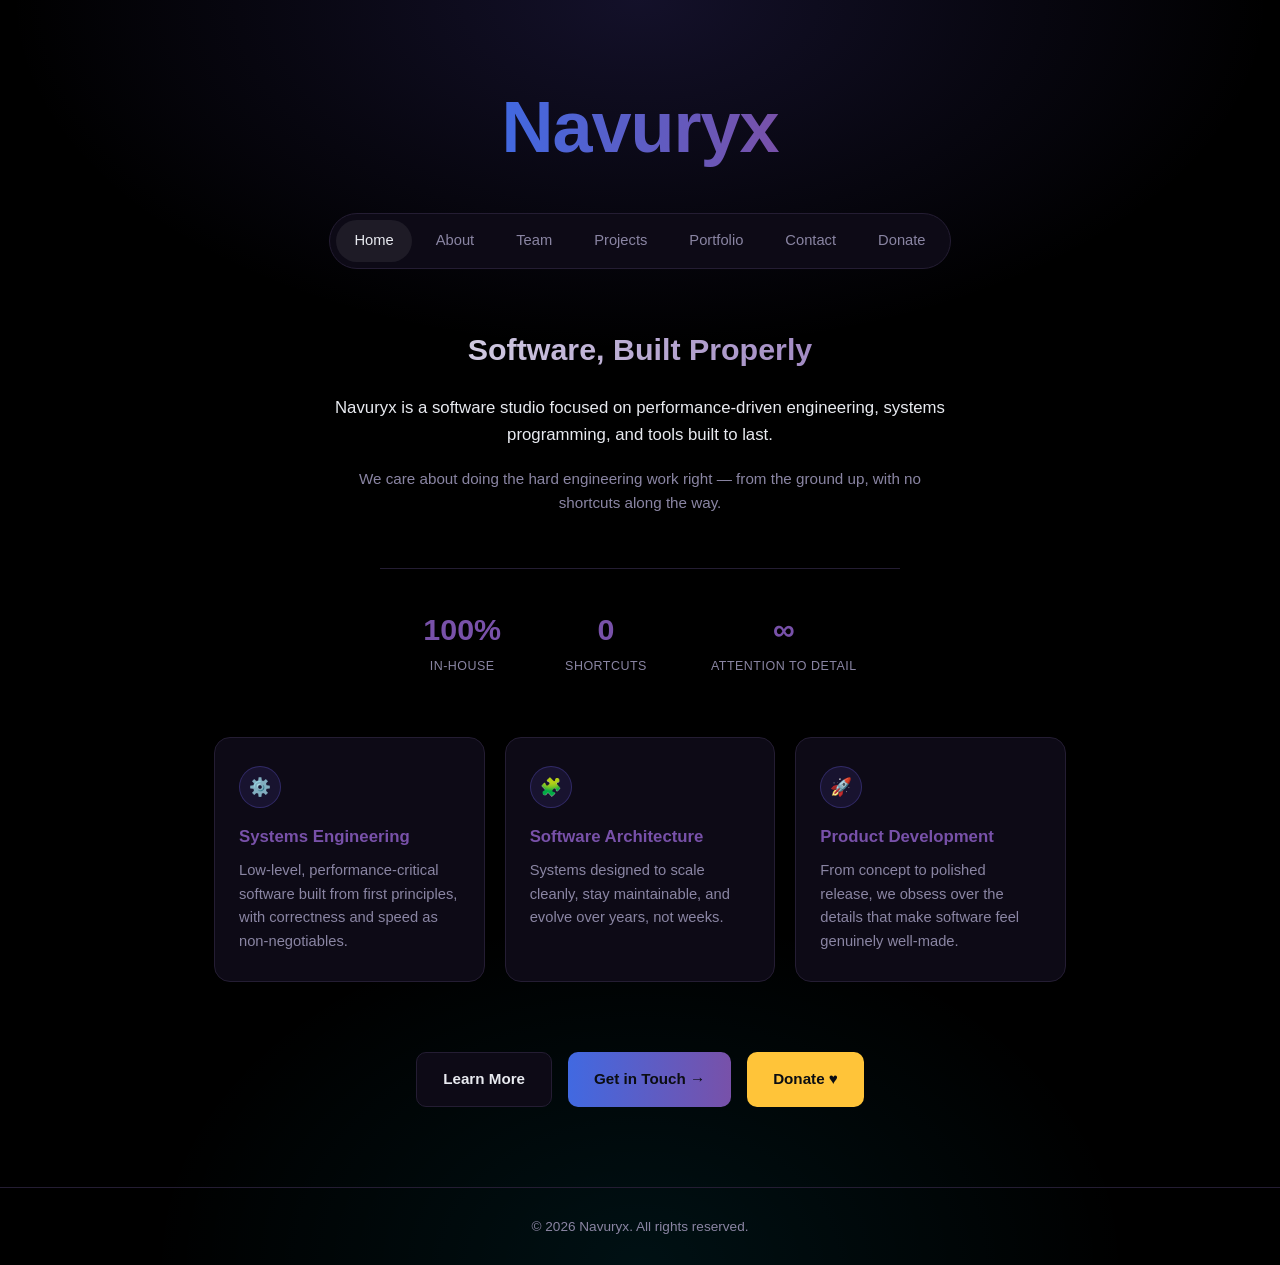
==== index.html @ b66c0db1 "Add Navuryx multi-page website Home, About, Team, Projects, Portfolio and Contact pages with shared " ====
<!DOCTYPE html>
<html lang="en">
<head>
<meta charset="UTF-8">
<meta name="viewport" content="width=device-width, initial-scale=1.0">
<title>Navuryx</title>
<link rel="stylesheet" href="css/style.css">
</head>
<body>

<div class="wrap">
  <a href="index.html" class="brand">Navuryx</a>

  <nav>
    <a href="index.html">Home</a>
    <a href="about.html">About</a>
    <a href="team.html">Team</a>
    <a href="projects.html">Projects</a>
    <a href="portfolio.html">Portfolio</a>
    <a href="contact.html">Contact</a>
    <a href="https://paypal.me/hitboyxx23" target="_blank" rel="noopener">Donate</a>
  </nav>

  <div class="tagline">Software, Built Properly</div>
  <p class="lead">Navuryx is a software studio focused on performance-driven engineering, systems programming, and tools built to last.</p>
  <p class="sub">We care about doing the hard engineering work right — from the ground up, with no shortcuts along the way.</p>

  <div class="stats">
    <div class="stat"><div class="num">100%</div><div class="label">In-House</div></div>
    <div class="stat"><div class="num">0</div><div class="label">Shortcuts</div></div>
    <div class="stat"><div class="num">&infin;</div><div class="label">Attention to Detail</div></div>
  </div>
</div>

<div class="cards">
  <div class="card">
    <div class="icon">⚙️</div>
    <h3>Systems Engineering</h3>
    <p>Low-level, performance-critical software built from first principles, with correctness and speed as non-negotiables.</p>
  </div>
  <div class="card">
    <div class="icon">🧩</div>
    <h3>Software Architecture</h3>
    <p>Systems designed to scale cleanly, stay maintainable, and evolve over years, not weeks.</p>
  </div>
  <div class="card">
    <div class="icon">🚀</div>
    <h3>Product Development</h3>
    <p>From concept to polished release, we obsess over the details that make software feel genuinely well-made.</p>
  </div>
</div>

<div class="cta-row">
  <a href="about.html" class="btn">Learn More</a>
  <a href="contact.html" class="btn btn-primary">Get in Touch →</a>
  <a href="https://paypal.me/hitboyxx23" target="_blank" rel="noopener" class="btn btn-donate">Donate ♥</a>
</div>

<footer>
  &copy; 2026 Navuryx. All rights reserved.
</footer>

<script src="js/main.js"></script>
</body>
</html>
---- css/style.css ----
:root{
  --bg:#000000;
  --bg-alt:#0d0a16;
  --text:#e8eaf0;
  --muted:#8a85a3;
  --accent:#4169e1;
  --accent-2:#7851a9;
  --border:#241d33;
}
*{box-sizing:border-box;margin:0;padding:0;}
html{scroll-behavior:smooth;}
body{
  min-height:100vh;
  background:
    radial-gradient(ellipse 900px 500px at 50% 0%, rgba(108,92,231,0.18), transparent 70%),
    radial-gradient(ellipse 700px 500px at 50% 100%, rgba(0,212,255,0.08), transparent 70%),
    var(--bg);
  color:var(--text);
  font-family:-apple-system,BlinkMacSystemFont,"Segoe UI",Roboto,Helvetica,Arial,sans-serif;
  line-height:1.6;
  display:flex;
  flex-direction:column;
  align-items:center;
}

.wrap{
  width:100%;
  max-width:760px;
  padding:70px 24px 60px;
  text-align:center;
}

.brand{
  font-size:clamp(3rem,8vw,4.5rem);
  font-weight:800;
  letter-spacing:-1px;
  background:linear-gradient(90deg,var(--accent),var(--accent-2));
  -webkit-background-clip:text;background-clip:text;color:transparent;
  margin-bottom:28px;
  text-decoration:none;
  display:inline-block;
}

nav{
  display:inline-flex;
  gap:6px;
  background:var(--bg-alt);
  border:1px solid var(--border);
  border-radius:999px;
  padding:6px;
  margin-bottom:56px;
  flex-wrap:wrap;
  justify-content:center;
}
nav a{
  color:var(--muted);
  text-decoration:none;
  font-size:0.92rem;
  font-weight:500;
  padding:9px 18px;
  border-radius:999px;
  transition:color .2s, background .2s;
}
nav a:hover, nav a.active{color:var(--text);background:rgba(255,255,255,0.07);}

.tagline{
  font-size:clamp(1.4rem,3.5vw,1.9rem);
  font-weight:700;
  margin-bottom:22px;
  background:linear-gradient(90deg,var(--text),var(--accent-2) 120%);
  -webkit-background-clip:text;background-clip:text;color:transparent;
}
.lead{
  font-size:1.05rem;
  color:var(--text);
  max-width:620px;
  margin:0 auto 18px;
}
.sub{
  font-size:0.95rem;
  color:var(--muted);
  max-width:600px;
  margin:0 auto;
}

.stats{
  display:flex;
  justify-content:center;
  gap:64px;
  margin:52px auto 0;
  padding-top:36px;
  border-top:1px solid var(--border);
  max-width:520px;
}
.stat .num{
  font-size:1.9rem;
  font-weight:800;
  color:var(--accent-2);
}
.stat .label{
  font-size:0.78rem;
  letter-spacing:0.5px;
  color:var(--muted);
  text-transform:uppercase;
  margin-top:4px;
}

.cards{
  width:100%;
  max-width:900px;
  display:grid;
  grid-template-columns:repeat(auto-fit,minmax(240px,1fr));
  gap:20px;
  padding:0 24px 20px;
}
.card{
  background:var(--bg-alt);
  border:1px solid var(--border);
  border-radius:16px;
  padding:28px 24px;
  text-align:left;
  transition:border-color .2s, transform .2s;
  opacity:0;
  transform:translateY(16px);
  animation:cardIn .5s ease forwards;
}
.card:nth-child(1){animation-delay:.05s;}
.card:nth-child(2){animation-delay:.15s;}
.card:nth-child(3){animation-delay:.25s;}
@keyframes cardIn{to{opacity:1;transform:translateY(0);}}
.card:hover{border-color:var(--accent);transform:translateY(-3px);}
.card .icon{
  width:42px;height:42px;
  border-radius:50%;
  background:rgba(108,92,231,0.12);
  border:1px solid rgba(108,92,231,0.3);
  display:flex;align-items:center;justify-content:center;
  font-size:1.1rem;margin-bottom:16px;
}
.card h3{
  font-size:1.05rem;
  color:var(--accent-2);
  margin-bottom:8px;
}
.card p{color:var(--muted);font-size:0.92rem;}

.cta-row{
  padding:50px 24px 80px;
  display:flex;
  gap:16px;
  flex-wrap:wrap;
  justify-content:center;
}
.btn{
  display:inline-flex;
  align-items:center;
  gap:8px;
  padding:14px 26px;
  border-radius:10px;
  font-weight:600;
  font-size:0.95rem;
  text-decoration:none;
  background:var(--bg-alt);
  color:var(--text);
  border:1px solid var(--border);
  transition:transform .15s, border-color .2s;
  cursor:pointer;
}
.btn:hover{border-color:var(--accent);transform:translateY(-2px);}
.btn-primary{
  background:linear-gradient(90deg,var(--accent),var(--accent-2));
  color:#0b0d12;
  border:none;
}
.btn-primary:hover{box-shadow:0 8px 24px rgba(108,92,231,0.35);}
.btn-donate{
  background:#ffc439;
  color:#0b0d12;
  border:none;
}
.btn-donate:hover{box-shadow:0 8px 24px rgba(255,196,57,0.35);}

/* Contact form */
.form-card{
  width:100%;
  max-width:480px;
  background:var(--bg-alt);
  border:1px solid var(--border);
  border-radius:16px;
  padding:32px;
  text-align:left;
  margin:0 24px 80px;
}
.field{margin-bottom:18px;}
.field label{
  display:block;
  font-size:0.85rem;
  color:var(--muted);
  margin-bottom:6px;
}
.field input, .field textarea{
  width:100%;
  background:var(--bg);
  border:1px solid var(--border);
  border-radius:8px;
  padding:11px 14px;
  color:var(--text);
  font-family:inherit;
  font-size:0.95rem;
  resize:vertical;
  transition:border-color .2s;
}
.field input:focus, .field textarea:focus{outline:none;border-color:var(--accent);}
.form-status{
  margin-top:14px;
  font-size:0.9rem;
  color:var(--accent-2);
  min-height:1.2em;
}

.content-block{
  width:100%;
  max-width:760px;
  padding:0 24px 60px;
  text-align:left;
}
.content-block p{color:var(--muted);margin-bottom:16px;font-size:0.98rem;}
.content-block h2{
  font-size:1.4rem;
  margin:36px 0 14px;
  color:var(--text);
}

footer{
  width:100%;
  border-top:1px solid var(--border);
  padding:28px 24px;
  text-align:center;
  color:var(--muted);
  font-size:0.85rem;
}

@media(max-width:600px){
  .stats{gap:32px;}
}
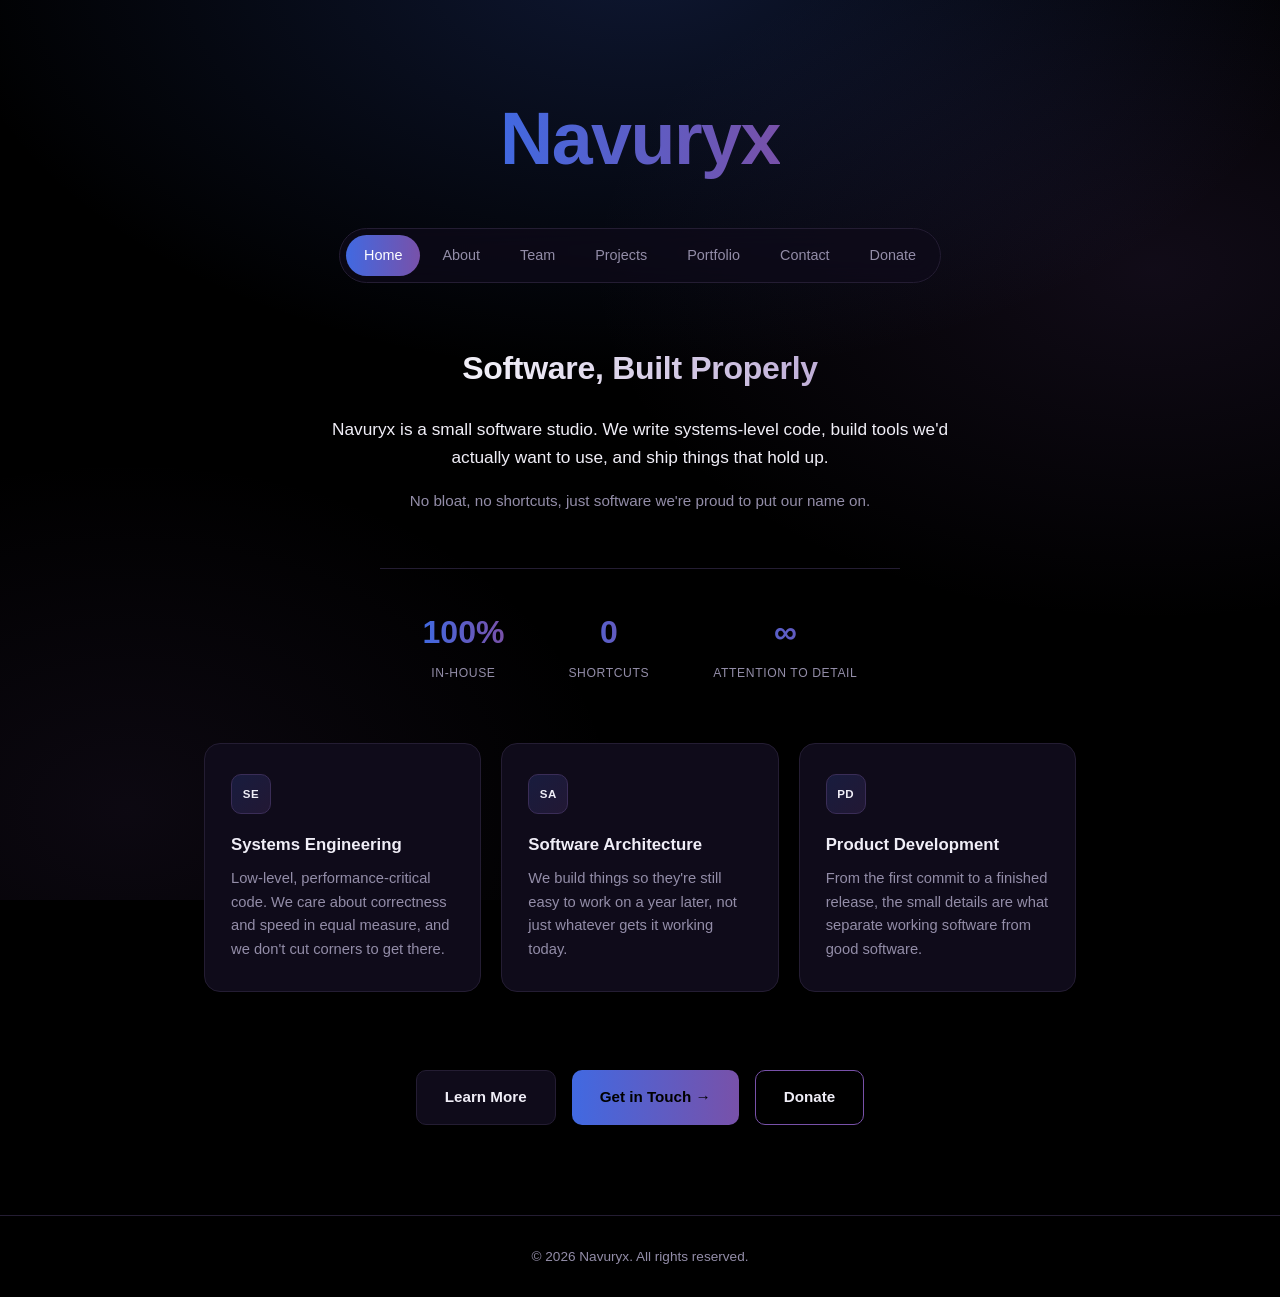
==== commit 0dc4430d: "Rewrite copy and redesign site around royal blue/purple palette Replaced emoji icons and em dashes w" ====
--- a/index.html
+++ b/index.html
@@ -22,8 +22,8 @@
   </nav>
 
   <div class="tagline">Software, Built Properly</div>
-  <p class="lead">Navuryx is a software studio focused on performance-driven engineering, systems programming, and tools built to last.</p>
-  <p class="sub">We care about doing the hard engineering work right — from the ground up, with no shortcuts along the way.</p>
+  <p class="lead">Navuryx is a small software studio. We write systems-level code, build tools we'd actually want to use, and ship things that hold up.</p>
+  <p class="sub">No bloat, no shortcuts, just software we're proud to put our name on.</p>
 
   <div class="stats">
     <div class="stat"><div class="num">100%</div><div class="label">In-House</div></div>
@@ -34,26 +34,26 @@
 
 <div class="cards">
   <div class="card">
-    <div class="icon">⚙️</div>
+    <div class="icon">SE</div>
     <h3>Systems Engineering</h3>
-    <p>Low-level, performance-critical software built from first principles, with correctness and speed as non-negotiables.</p>
+    <p>Low-level, performance-critical code. We care about correctness and speed in equal measure, and we don't cut corners to get there.</p>
   </div>
   <div class="card">
-    <div class="icon">🧩</div>
+    <div class="icon">SA</div>
     <h3>Software Architecture</h3>
-    <p>Systems designed to scale cleanly, stay maintainable, and evolve over years, not weeks.</p>
+    <p>We build things so they're still easy to work on a year later, not just whatever gets it working today.</p>
   </div>
   <div class="card">
-    <div class="icon">🚀</div>
+    <div class="icon">PD</div>
     <h3>Product Development</h3>
-    <p>From concept to polished release, we obsess over the details that make software feel genuinely well-made.</p>
+    <p>From the first commit to a finished release, the small details are what separate working software from good software.</p>
   </div>
 </div>
 
 <div class="cta-row">
   <a href="about.html" class="btn">Learn More</a>
-  <a href="contact.html" class="btn btn-primary">Get in Touch →</a>
-  <a href="https://paypal.me/hitboyxx23" target="_blank" rel="noopener" class="btn btn-donate">Donate ♥</a>
+  <a href="contact.html" class="btn btn-primary">Get in Touch &rarr;</a>
+  <a href="https://paypal.me/hitboyxx23" target="_blank" rel="noopener" class="btn btn-donate">Donate</a>
 </div>
 
 <footer>
--- a/css/style.css
+++ b/css/style.css
@@ -1,20 +1,26 @@
 :root{
   --bg:#000000;
-  --bg-alt:#0d0a16;
-  --text:#e8eaf0;
-  --muted:#8a85a3;
+  --bg-alt:#0a0712;
+  --bg-card:#0f0b1a;
+  --text:#f0eef7;
+  --muted:#938da8;
+  --royal-blue:#4169e1;
+  --royal-purple:#7851a9;
   --accent:#4169e1;
   --accent-2:#7851a9;
   --border:#241d33;
+  --border-hover:#3a2d57;
 }
 *{box-sizing:border-box;margin:0;padding:0;}
 html{scroll-behavior:smooth;}
 body{
   min-height:100vh;
   background:
-    radial-gradient(ellipse 900px 500px at 50% 0%, rgba(108,92,231,0.18), transparent 70%),
-    radial-gradient(ellipse 700px 500px at 50% 100%, rgba(0,212,255,0.08), transparent 70%),
+    radial-gradient(ellipse 1000px 600px at 50% -5%, rgba(65,105,225,0.22), transparent 70%),
+    radial-gradient(ellipse 800px 500px at 90% 30%, rgba(120,81,169,0.14), transparent 70%),
+    radial-gradient(ellipse 700px 500px at 10% 90%, rgba(120,81,169,0.10), transparent 70%),
     var(--bg);
+  background-attachment:fixed;
   color:var(--text);
   font-family:-apple-system,BlinkMacSystemFont,"Segoe UI",Roboto,Helvetica,Arial,sans-serif;
   line-height:1.6;
@@ -25,53 +31,60 @@
 
 .wrap{
   width:100%;
-  max-width:760px;
-  padding:70px 24px 60px;
+  max-width:780px;
+  padding:80px 24px 60px;
   text-align:center;
 }
 
 .brand{
-  font-size:clamp(3rem,8vw,4.5rem);
+  font-size:clamp(3rem,8vw,4.6rem);
   font-weight:800;
-  letter-spacing:-1px;
-  background:linear-gradient(90deg,var(--accent),var(--accent-2));
+  letter-spacing:-1.5px;
+  background:linear-gradient(90deg,var(--royal-blue),var(--royal-purple));
   -webkit-background-clip:text;background-clip:text;color:transparent;
-  margin-bottom:28px;
+  margin-bottom:30px;
   text-decoration:none;
   display:inline-block;
 }
 
 nav{
   display:inline-flex;
-  gap:6px;
-  background:var(--bg-alt);
+  gap:4px;
+  background:rgba(15,11,26,0.7);
+  backdrop-filter:blur(12px);
   border:1px solid var(--border);
   border-radius:999px;
   padding:6px;
-  margin-bottom:56px;
+  margin-bottom:60px;
   flex-wrap:wrap;
   justify-content:center;
 }
 nav a{
+  position:relative;
   color:var(--muted);
   text-decoration:none;
-  font-size:0.92rem;
+  font-size:0.9rem;
   font-weight:500;
   padding:9px 18px;
   border-radius:999px;
   transition:color .2s, background .2s;
 }
-nav a:hover, nav a.active{color:var(--text);background:rgba(255,255,255,0.07);}
+nav a:hover{color:var(--text);background:rgba(65,105,225,0.12);}
+nav a.active{
+  color:#fff;
+  background:linear-gradient(90deg,var(--royal-blue),var(--royal-purple));
+}
 
 .tagline{
-  font-size:clamp(1.4rem,3.5vw,1.9rem);
+  font-size:clamp(1.5rem,3.6vw,2rem);
   font-weight:700;
   margin-bottom:22px;
-  background:linear-gradient(90deg,var(--text),var(--accent-2) 120%);
+  letter-spacing:-0.3px;
+  background:linear-gradient(90deg,var(--text) 30%,var(--royal-purple) 140%);
   -webkit-background-clip:text;background-clip:text;color:transparent;
 }
 .lead{
-  font-size:1.05rem;
+  font-size:1.08rem;
   color:var(--text);
   max-width:620px;
   margin:0 auto 18px;
@@ -87,39 +100,42 @@
   display:flex;
   justify-content:center;
   gap:64px;
-  margin:52px auto 0;
-  padding-top:36px;
+  margin:54px auto 0;
+  padding-top:38px;
   border-top:1px solid var(--border);
   max-width:520px;
 }
 .stat .num{
-  font-size:1.9rem;
+  font-size:2rem;
   font-weight:800;
-  color:var(--accent-2);
+  background:linear-gradient(90deg,var(--royal-blue),var(--royal-purple));
+  -webkit-background-clip:text;background-clip:text;color:transparent;
 }
 .stat .label{
-  font-size:0.78rem;
-  letter-spacing:0.5px;
+  font-size:0.76rem;
+  letter-spacing:0.6px;
   color:var(--muted);
   text-transform:uppercase;
-  margin-top:4px;
+  margin-top:6px;
 }
 
 .cards{
   width:100%;
-  max-width:900px;
+  max-width:920px;
   display:grid;
-  grid-template-columns:repeat(auto-fit,minmax(240px,1fr));
+  grid-template-columns:repeat(auto-fit,minmax(250px,1fr));
   gap:20px;
-  padding:0 24px 20px;
+  padding:0 24px 24px;
 }
 .card{
-  background:var(--bg-alt);
+  position:relative;
+  background:var(--bg-card);
   border:1px solid var(--border);
   border-radius:16px;
-  padding:28px 24px;
+  padding:30px 26px;
   text-align:left;
-  transition:border-color .2s, transform .2s;
+  overflow:hidden;
+  transition:border-color .25s, transform .25s, box-shadow .25s;
   opacity:0;
   transform:translateY(16px);
   animation:cardIn .5s ease forwards;
@@ -127,25 +143,35 @@
 .card:nth-child(1){animation-delay:.05s;}
 .card:nth-child(2){animation-delay:.15s;}
 .card:nth-child(3){animation-delay:.25s;}
+.card:nth-child(4){animation-delay:.35s;}
+.card:nth-child(5){animation-delay:.45s;}
+.card:nth-child(6){animation-delay:.55s;}
 @keyframes cardIn{to{opacity:1;transform:translateY(0);}}
-.card:hover{border-color:var(--accent);transform:translateY(-3px);}
+.card:hover{
+  border-color:var(--border-hover);
+  transform:translateY(-4px);
+  box-shadow:0 16px 40px rgba(65,105,225,0.14);
+}
 .card .icon{
-  width:42px;height:42px;
-  border-radius:50%;
-  background:rgba(108,92,231,0.12);
-  border:1px solid rgba(108,92,231,0.3);
+  width:40px;height:40px;
+  border-radius:10px;
+  background:linear-gradient(135deg,rgba(65,105,225,0.18),rgba(120,81,169,0.18));
+  border:1px solid var(--border-hover);
   display:flex;align-items:center;justify-content:center;
-  font-size:1.1rem;margin-bottom:16px;
+  font-size:0.72rem;font-weight:700;letter-spacing:0.5px;
+  color:var(--text);
+  margin-bottom:18px;
 }
 .card h3{
   font-size:1.05rem;
-  color:var(--accent-2);
+  color:var(--text);
   margin-bottom:8px;
+  font-weight:700;
 }
 .card p{color:var(--muted);font-size:0.92rem;}
 
 .cta-row{
-  padding:50px 24px 80px;
+  padding:54px 24px 90px;
   display:flex;
   gap:16px;
   flex-wrap:wrap;
@@ -155,41 +181,44 @@
   display:inline-flex;
   align-items:center;
   gap:8px;
-  padding:14px 26px;
+  padding:14px 28px;
   border-radius:10px;
   font-weight:600;
   font-size:0.95rem;
   text-decoration:none;
-  background:var(--bg-alt);
-  color:var(--text);
-  border:1px solid var(--border);
-  transition:transform .15s, border-color .2s;
+  background:var(--bg-card);
+  color:var(--text);
+  border:1px solid var(--border);
+  transition:transform .15s, border-color .2s, box-shadow .2s;
   cursor:pointer;
 }
-.btn:hover{border-color:var(--accent);transform:translateY(-2px);}
+.btn:hover{border-color:var(--border-hover);transform:translateY(-2px);box-shadow:0 8px 24px rgba(65,105,225,0.12);}
 .btn-primary{
-  background:linear-gradient(90deg,var(--accent),var(--accent-2));
-  color:#0b0d12;
+  background:linear-gradient(90deg,var(--royal-blue),var(--royal-purple));
+  color:#000;
   border:none;
 }
-.btn-primary:hover{box-shadow:0 8px 24px rgba(108,92,231,0.35);}
+.btn-primary:hover{box-shadow:0 10px 28px rgba(65,105,225,0.35);}
 .btn-donate{
-  background:#ffc439;
-  color:#0b0d12;
-  border:none;
-}
-.btn-donate:hover{box-shadow:0 8px 24px rgba(255,196,57,0.35);}
+  background:transparent;
+  color:var(--text);
+  border:1px solid var(--royal-purple);
+}
+.btn-donate:hover{
+  background:rgba(120,81,169,0.14);
+  box-shadow:0 10px 28px rgba(120,81,169,0.25);
+}
 
 /* Contact form */
 .form-card{
   width:100%;
   max-width:480px;
-  background:var(--bg-alt);
+  background:var(--bg-card);
   border:1px solid var(--border);
   border-radius:16px;
-  padding:32px;
+  padding:34px;
   text-align:left;
-  margin:0 24px 80px;
+  margin:0 24px 90px;
 }
 .field{margin-bottom:18px;}
 .field label{
@@ -208,20 +237,85 @@
   font-family:inherit;
   font-size:0.95rem;
   resize:vertical;
-  transition:border-color .2s;
-}
-.field input:focus, .field textarea:focus{outline:none;border-color:var(--accent);}
+  transition:border-color .2s, box-shadow .2s;
+}
+.field input:focus, .field textarea:focus{
+  outline:none;
+  border-color:var(--royal-blue);
+  box-shadow:0 0 0 3px rgba(65,105,225,0.15);
+}
 .form-status{
   margin-top:14px;
   font-size:0.9rem;
-  color:var(--accent-2);
+  color:var(--royal-purple);
   min-height:1.2em;
 }
 
+.member-card{
+  width:100%;
+  max-width:340px;
+  margin:0 auto 52px;
+  background:var(--bg-card);
+  border:1px solid var(--border);
+  border-radius:18px;
+  padding:34px 28px;
+  text-align:center;
+  transition:border-color .25s, transform .25s, box-shadow .25s;
+}
+.member-card:hover{
+  border-color:var(--border-hover);
+  transform:translateY(-3px);
+  box-shadow:0 16px 40px rgba(65,105,225,0.14);
+}
+.member-card .avatar{
+  width:78px;height:78px;
+  border-radius:50%;
+  margin:0 auto 16px;
+  background:linear-gradient(135deg,var(--royal-blue),var(--royal-purple));
+  display:flex;align-items:center;justify-content:center;
+  font-size:1.5rem;font-weight:800;color:#fff;
+}
+.member-card h3{font-size:1.15rem;margin-bottom:4px;}
+.member-card .role{
+  font-size:0.76rem;
+  letter-spacing:0.6px;
+  text-transform:uppercase;
+  background:linear-gradient(90deg,var(--royal-blue),var(--royal-purple));
+  -webkit-background-clip:text;background-clip:text;color:transparent;
+  font-weight:700;
+  margin-bottom:18px;
+}
+.tags{
+  display:flex;flex-wrap:wrap;gap:6px;
+  justify-content:center;
+  margin-bottom:20px;
+}
+.tag{
+  font-size:0.74rem;
+  padding:4px 11px;
+  border-radius:999px;
+  background:rgba(65,105,225,0.12);
+  border:1px solid var(--border-hover);
+  color:var(--text);
+}
+.member-card .links{
+  display:flex;gap:10px;justify-content:center;
+}
+.member-card .links a{
+  font-size:0.85rem;
+  color:var(--muted);
+  text-decoration:none;
+  border:1px solid var(--border);
+  padding:8px 16px;
+  border-radius:8px;
+  transition:color .2s, border-color .2s;
+}
+.member-card .links a:hover{color:var(--text);border-color:var(--royal-blue);}
+
 .content-block{
   width:100%;
   max-width:760px;
-  padding:0 24px 60px;
+  padding:0 24px 64px;
   text-align:left;
 }
 .content-block p{color:var(--muted);margin-bottom:16px;font-size:0.98rem;}
@@ -229,12 +323,13 @@
   font-size:1.4rem;
   margin:36px 0 14px;
   color:var(--text);
+  font-weight:700;
 }
 
 footer{
   width:100%;
   border-top:1px solid var(--border);
-  padding:28px 24px;
+  padding:30px 24px;
   text-align:center;
   color:var(--muted);
   font-size:0.85rem;
@@ -242,4 +337,5 @@
 
 @media(max-width:600px){
   .stats{gap:32px;}
-}
+  .wrap{padding-top:56px;}
+}
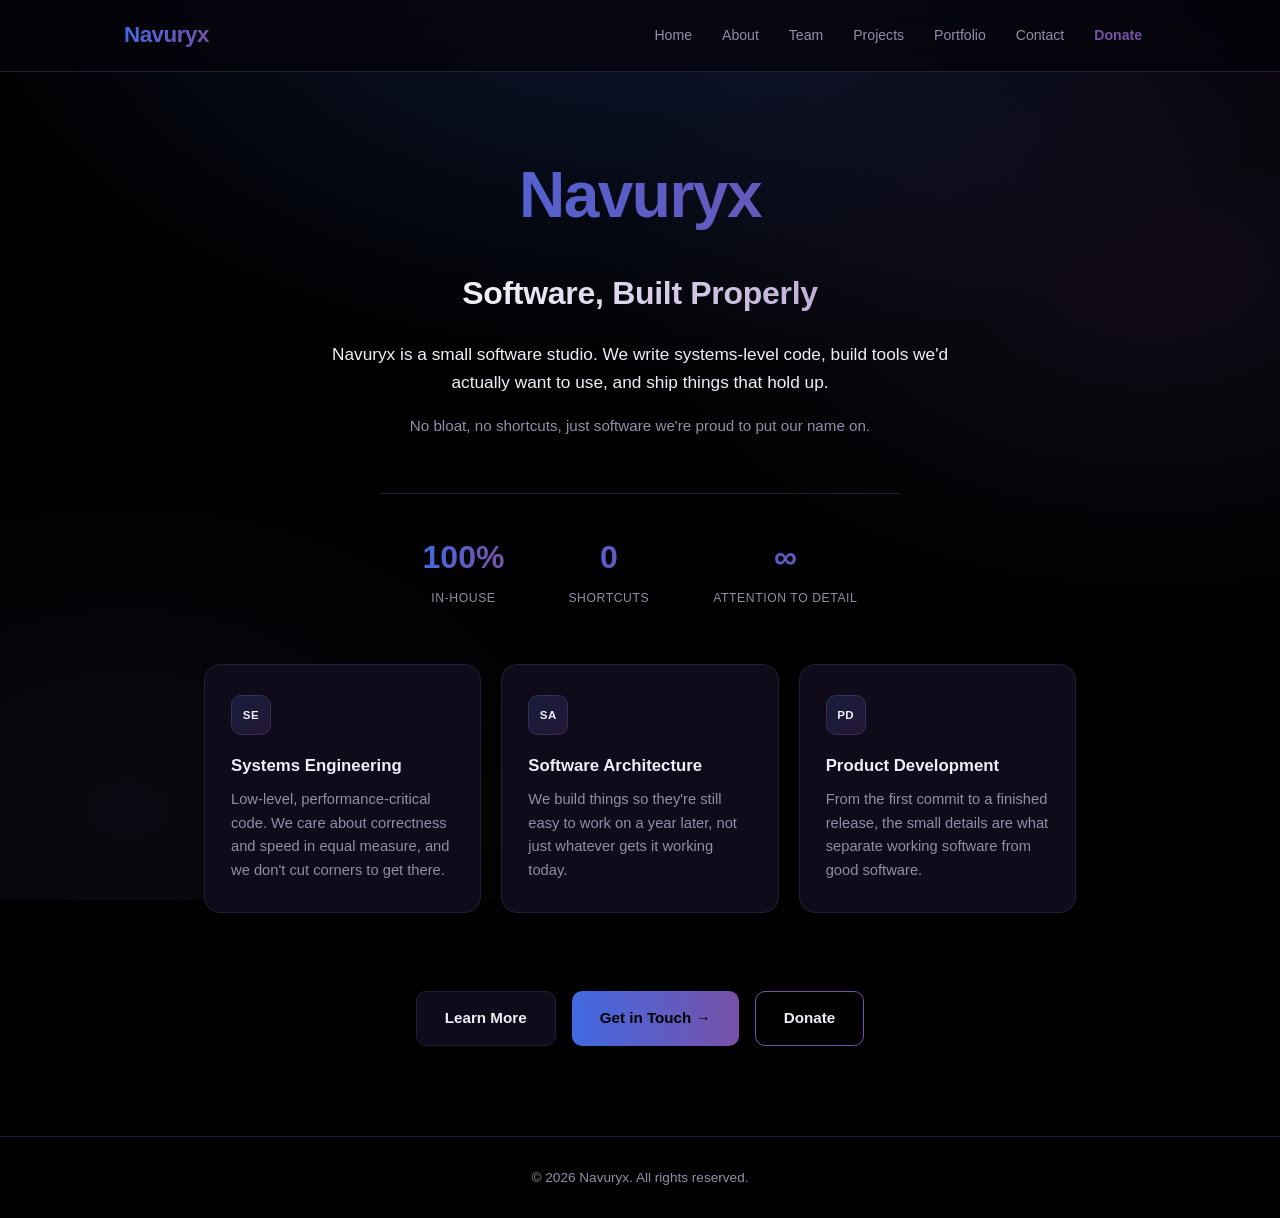
==== commit 2e4e2330: "Restructure for clean URLs, real avatar, and a proper navbar Moved each page into its own folder (ab" ====
--- a/index.html
+++ b/index.html
@@ -8,19 +8,23 @@
 </head>
 <body>
 
+<header class="site-header">
+  <div class="bar">
+    <a href="./" class="brand">Navuryx</a>
+    <nav>
+      <a href="./">Home</a>
+      <a href="about/">About</a>
+      <a href="team/">Team</a>
+      <a href="projects/">Projects</a>
+      <a href="portfolio/">Portfolio</a>
+      <a href="contact/">Contact</a>
+      <a href="https://paypal.me/hitboyxx23" target="_blank" rel="noopener" class="nav-donate">Donate</a>
+    </nav>
+  </div>
+</header>
+
 <div class="wrap">
-  <a href="index.html" class="brand">Navuryx</a>
-
-  <nav>
-    <a href="index.html">Home</a>
-    <a href="about.html">About</a>
-    <a href="team.html">Team</a>
-    <a href="projects.html">Projects</a>
-    <a href="portfolio.html">Portfolio</a>
-    <a href="contact.html">Contact</a>
-    <a href="https://paypal.me/hitboyxx23" target="_blank" rel="noopener">Donate</a>
-  </nav>
-
+  <div class="hero-title">Navuryx</div>
   <div class="tagline">Software, Built Properly</div>
   <p class="lead">Navuryx is a small software studio. We write systems-level code, build tools we'd actually want to use, and ship things that hold up.</p>
   <p class="sub">No bloat, no shortcuts, just software we're proud to put our name on.</p>
@@ -51,8 +55,8 @@
 </div>
 
 <div class="cta-row">
-  <a href="about.html" class="btn">Learn More</a>
-  <a href="contact.html" class="btn btn-primary">Get in Touch &rarr;</a>
+  <a href="about/" class="btn">Learn More</a>
+  <a href="contact/" class="btn btn-primary">Get in Touch &rarr;</a>
   <a href="https://paypal.me/hitboyxx23" target="_blank" rel="noopener" class="btn btn-donate">Donate</a>
 </div>
 
--- a/css/style.css
+++ b/css/style.css
@@ -29,50 +29,77 @@
   align-items:center;
 }
 
+/* Top navbar */
+.site-header{
+  position:sticky;
+  top:0;
+  z-index:50;
+  width:100%;
+  background:rgba(5,3,10,0.72);
+  backdrop-filter:blur(14px);
+  border-bottom:1px solid var(--border);
+}
+.site-header .bar{
+  width:100%;
+  max-width:1080px;
+  margin:0 auto;
+  padding:16px 24px;
+  display:flex;
+  align-items:center;
+  justify-content:space-between;
+  gap:20px;
+}
+.brand{
+  font-size:1.4rem;
+  font-weight:800;
+  letter-spacing:-0.5px;
+  background:linear-gradient(90deg,var(--royal-blue),var(--royal-purple));
+  -webkit-background-clip:text;background-clip:text;color:transparent;
+  text-decoration:none;
+  flex-shrink:0;
+}
+nav{
+  display:flex;
+  gap:2px;
+  flex-wrap:wrap;
+  justify-content:center;
+  align-items:center;
+}
+nav a{
+  position:relative;
+  color:var(--muted);
+  text-decoration:none;
+  font-size:0.88rem;
+  font-weight:500;
+  padding:8px 14px;
+  border-radius:8px;
+  transition:color .2s, background .2s;
+}
+nav a:hover{color:var(--text);background:rgba(65,105,225,0.1);}
+nav a.active{
+  color:var(--text);
+  background:rgba(65,105,225,0.14);
+}
+nav a.nav-donate{
+  color:var(--royal-purple);
+  font-weight:600;
+}
+nav a.nav-donate:hover{background:rgba(120,81,169,0.14);}
+
 .wrap{
   width:100%;
   max-width:780px;
-  padding:80px 24px 60px;
+  padding:72px 24px 56px;
   text-align:center;
 }
 
-.brand{
-  font-size:clamp(3rem,8vw,4.6rem);
+.hero-title{
+  font-size:clamp(2.6rem,7vw,4rem);
   font-weight:800;
   letter-spacing:-1.5px;
   background:linear-gradient(90deg,var(--royal-blue),var(--royal-purple));
   -webkit-background-clip:text;background-clip:text;color:transparent;
-  margin-bottom:30px;
-  text-decoration:none;
-  display:inline-block;
-}
-
-nav{
-  display:inline-flex;
-  gap:4px;
-  background:rgba(15,11,26,0.7);
-  backdrop-filter:blur(12px);
-  border:1px solid var(--border);
-  border-radius:999px;
-  padding:6px;
-  margin-bottom:60px;
-  flex-wrap:wrap;
-  justify-content:center;
-}
-nav a{
-  position:relative;
-  color:var(--muted);
-  text-decoration:none;
-  font-size:0.9rem;
-  font-weight:500;
-  padding:9px 18px;
-  border-radius:999px;
-  transition:color .2s, background .2s;
-}
-nav a:hover{color:var(--text);background:rgba(65,105,225,0.12);}
-nav a.active{
-  color:#fff;
-  background:linear-gradient(90deg,var(--royal-blue),var(--royal-purple));
+  margin-bottom:22px;
 }
 
 .tagline{
@@ -268,12 +295,13 @@
   box-shadow:0 16px 40px rgba(65,105,225,0.14);
 }
 .member-card .avatar{
-  width:78px;height:78px;
+  width:84px;height:84px;
   border-radius:50%;
   margin:0 auto 16px;
+  display:block;
+  object-fit:cover;
+  padding:3px;
   background:linear-gradient(135deg,var(--royal-blue),var(--royal-purple));
-  display:flex;align-items:center;justify-content:center;
-  font-size:1.5rem;font-weight:800;color:#fff;
 }
 .member-card h3{font-size:1.15rem;margin-bottom:4px;}
 .member-card .role{
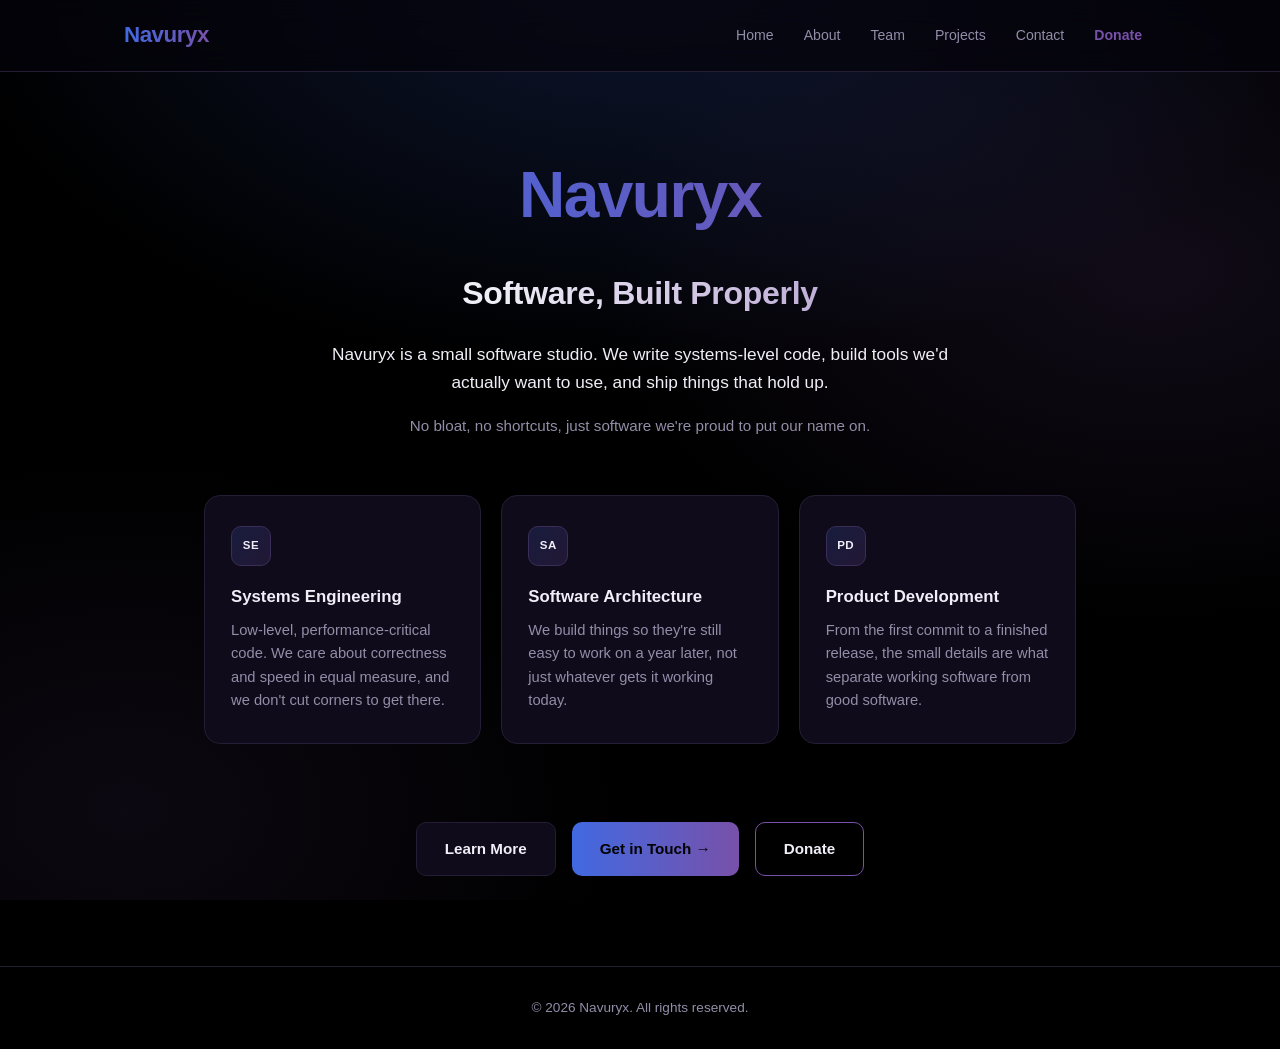
==== commit 694200db: "Clean up fabricated content and add full language list Removed the fake stats row, the made-up team " ====
--- a/index.html
+++ b/index.html
@@ -16,7 +16,6 @@
       <a href="about/">About</a>
       <a href="team/">Team</a>
       <a href="projects/">Projects</a>
-      <a href="portfolio/">Portfolio</a>
       <a href="contact/">Contact</a>
       <a href="https://paypal.me/hitboyxx23" target="_blank" rel="noopener" class="nav-donate">Donate</a>
     </nav>
@@ -28,12 +27,6 @@
   <div class="tagline">Software, Built Properly</div>
   <p class="lead">Navuryx is a small software studio. We write systems-level code, build tools we'd actually want to use, and ship things that hold up.</p>
   <p class="sub">No bloat, no shortcuts, just software we're proud to put our name on.</p>
-
-  <div class="stats">
-    <div class="stat"><div class="num">100%</div><div class="label">In-House</div></div>
-    <div class="stat"><div class="num">0</div><div class="label">Shortcuts</div></div>
-    <div class="stat"><div class="num">&infin;</div><div class="label">Attention to Detail</div></div>
-  </div>
 </div>
 
 <div class="cards">
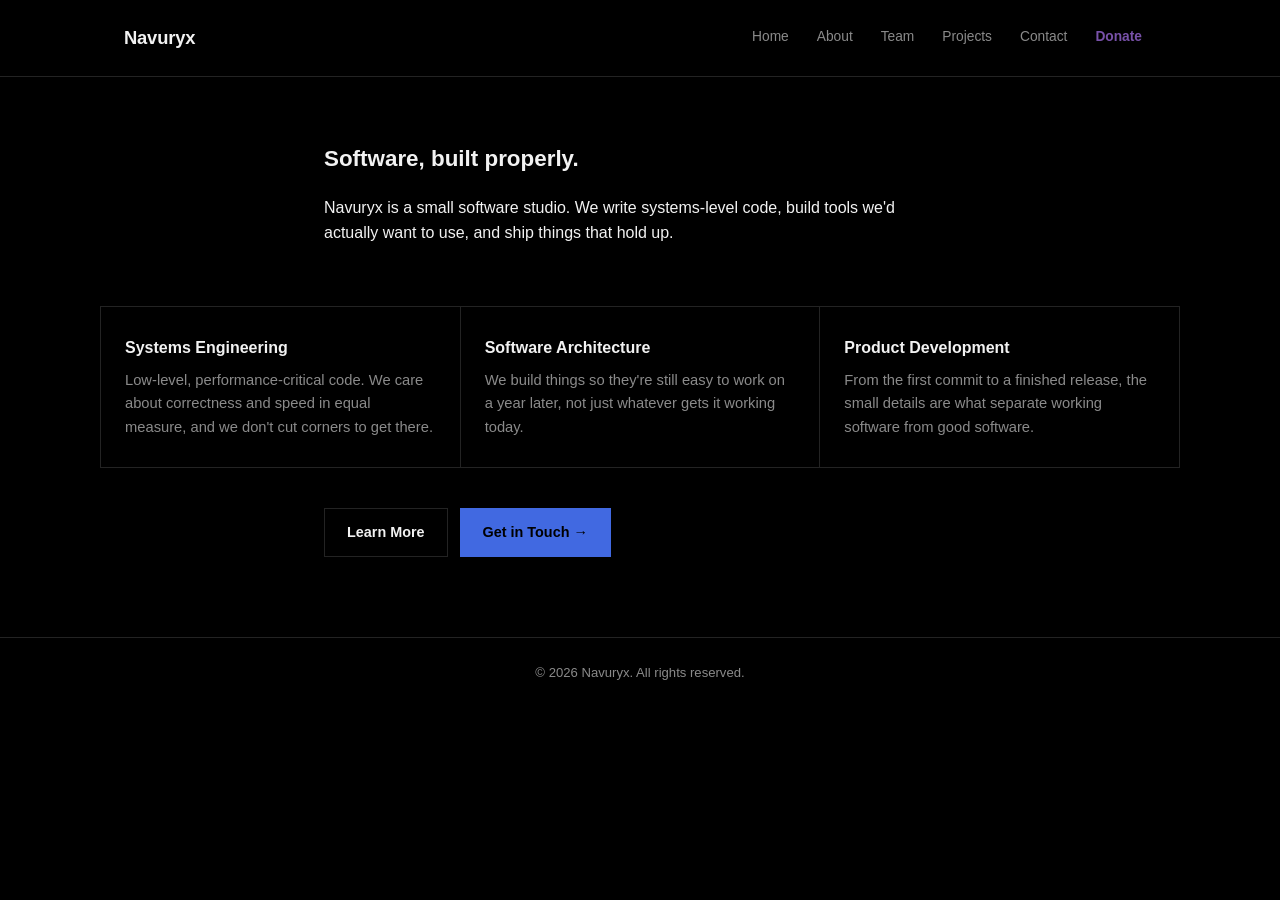
==== commit a9ca3f26: "Flatten the design into a square, professional layout Dropped rounded corners, glow shadows, and gra" ====
--- a/index.html
+++ b/index.html
@@ -23,25 +23,20 @@
 </header>
 
 <div class="wrap">
-  <div class="hero-title">Navuryx</div>
-  <div class="tagline">Software, Built Properly</div>
+  <div class="tagline">Software, built properly.</div>
   <p class="lead">Navuryx is a small software studio. We write systems-level code, build tools we'd actually want to use, and ship things that hold up.</p>
-  <p class="sub">No bloat, no shortcuts, just software we're proud to put our name on.</p>
 </div>
 
 <div class="cards">
   <div class="card">
-    <div class="icon">SE</div>
     <h3>Systems Engineering</h3>
     <p>Low-level, performance-critical code. We care about correctness and speed in equal measure, and we don't cut corners to get there.</p>
   </div>
   <div class="card">
-    <div class="icon">SA</div>
     <h3>Software Architecture</h3>
     <p>We build things so they're still easy to work on a year later, not just whatever gets it working today.</p>
   </div>
   <div class="card">
-    <div class="icon">PD</div>
     <h3>Product Development</h3>
     <p>From the first commit to a finished release, the small details are what separate working software from good software.</p>
   </div>
@@ -50,7 +45,6 @@
 <div class="cta-row">
   <a href="about/" class="btn">Learn More</a>
   <a href="contact/" class="btn btn-primary">Get in Touch &rarr;</a>
-  <a href="https://paypal.me/hitboyxx23" target="_blank" rel="noopener" class="btn btn-donate">Donate</a>
 </div>
 
 <footer>
--- a/css/style.css
+++ b/css/style.css
@@ -1,26 +1,19 @@
 :root{
   --bg:#000000;
-  --bg-alt:#0a0712;
-  --bg-card:#0f0b1a;
-  --text:#f0eef7;
-  --muted:#938da8;
+  --bg-alt:#0a0a0a;
+  --bg-card:#0c0c0c;
+  --text:#f2f2f2;
+  --muted:#8a8a8a;
   --royal-blue:#4169e1;
   --royal-purple:#7851a9;
-  --accent:#4169e1;
-  --accent-2:#7851a9;
-  --border:#241d33;
-  --border-hover:#3a2d57;
+  --border:#232323;
+  --border-hover:#3a3a3a;
 }
 *{box-sizing:border-box;margin:0;padding:0;}
 html{scroll-behavior:smooth;}
 body{
   min-height:100vh;
-  background:
-    radial-gradient(ellipse 1000px 600px at 50% -5%, rgba(65,105,225,0.22), transparent 70%),
-    radial-gradient(ellipse 800px 500px at 90% 30%, rgba(120,81,169,0.14), transparent 70%),
-    radial-gradient(ellipse 700px 500px at 10% 90%, rgba(120,81,169,0.10), transparent 70%),
-    var(--bg);
-  background-attachment:fixed;
+  background:var(--bg);
   color:var(--text);
   font-family:-apple-system,BlinkMacSystemFont,"Segoe UI",Roboto,Helvetica,Arial,sans-serif;
   line-height:1.6;
@@ -35,222 +28,173 @@
   top:0;
   z-index:50;
   width:100%;
-  background:rgba(5,3,10,0.72);
-  backdrop-filter:blur(14px);
+  background:#000000;
   border-bottom:1px solid var(--border);
 }
 .site-header .bar{
   width:100%;
   max-width:1080px;
   margin:0 auto;
-  padding:16px 24px;
+  padding:18px 24px;
   display:flex;
   align-items:center;
   justify-content:space-between;
   gap:20px;
 }
 .brand{
-  font-size:1.4rem;
-  font-weight:800;
-  letter-spacing:-0.5px;
-  background:linear-gradient(90deg,var(--royal-blue),var(--royal-purple));
-  -webkit-background-clip:text;background-clip:text;color:transparent;
+  font-size:1.15rem;
+  font-weight:700;
+  letter-spacing:-0.2px;
+  color:var(--text);
   text-decoration:none;
   flex-shrink:0;
 }
 nav{
   display:flex;
-  gap:2px;
+  gap:0;
   flex-wrap:wrap;
   justify-content:center;
   align-items:center;
 }
 nav a{
-  position:relative;
-  color:var(--muted);
-  text-decoration:none;
-  font-size:0.88rem;
+  color:var(--muted);
+  text-decoration:none;
+  font-size:0.86rem;
   font-weight:500;
   padding:8px 14px;
-  border-radius:8px;
-  transition:color .2s, background .2s;
-}
-nav a:hover{color:var(--text);background:rgba(65,105,225,0.1);}
+  border-bottom:2px solid transparent;
+  transition:color .2s ease, border-color .2s ease;
+}
+nav a:hover{color:var(--text);}
 nav a.active{
   color:var(--text);
-  background:rgba(65,105,225,0.14);
+  border-bottom-color:var(--royal-blue);
 }
 nav a.nav-donate{
   color:var(--royal-purple);
   font-weight:600;
 }
-nav a.nav-donate:hover{background:rgba(120,81,169,0.14);}
+
+/* Hero */
+@keyframes fadeUp{
+  from{opacity:0;transform:translateY(8px);}
+  to{opacity:1;transform:translateY(0);}
+}
 
 .wrap{
   width:100%;
-  max-width:780px;
-  padding:72px 24px 56px;
-  text-align:center;
-}
-
+  max-width:680px;
+  padding:64px 24px 48px;
+  text-align:left;
+  animation:fadeUp .4s ease both;
+}
 .hero-title{
-  font-size:clamp(2.6rem,7vw,4rem);
-  font-weight:800;
-  letter-spacing:-1.5px;
-  background:linear-gradient(90deg,var(--royal-blue),var(--royal-purple));
-  -webkit-background-clip:text;background-clip:text;color:transparent;
-  margin-bottom:22px;
-}
-
+  font-size:clamp(2rem,5vw,2.6rem);
+  font-weight:700;
+  letter-spacing:-0.5px;
+  margin-bottom:12px;
+  color:var(--text);
+}
 .tagline{
-  font-size:clamp(1.5rem,3.6vw,2rem);
-  font-weight:700;
-  margin-bottom:22px;
-  letter-spacing:-0.3px;
-  background:linear-gradient(90deg,var(--text) 30%,var(--royal-purple) 140%);
-  -webkit-background-clip:text;background-clip:text;color:transparent;
+  font-size:clamp(1.15rem,2.6vw,1.4rem);
+  font-weight:600;
+  margin-bottom:18px;
+  color:var(--text);
 }
 .lead{
-  font-size:1.08rem;
-  color:var(--text);
-  max-width:620px;
-  margin:0 auto 18px;
+  font-size:1rem;
+  color:var(--text);
+  max-width:600px;
+  margin:0 0 12px;
 }
 .sub{
   font-size:0.95rem;
   color:var(--muted);
   max-width:600px;
-  margin:0 auto;
-}
-
-.stats{
-  display:flex;
-  justify-content:center;
-  gap:64px;
-  margin:54px auto 0;
-  padding-top:38px;
+  margin:0;
+}
+
+/* Cards */
+.cards{
+  width:100%;
+  max-width:1080px;
+  display:grid;
+  grid-template-columns:repeat(auto-fit,minmax(240px,1fr));
+  gap:0;
   border-top:1px solid var(--border);
-  max-width:520px;
-}
-.stat .num{
-  font-size:2rem;
-  font-weight:800;
-  background:linear-gradient(90deg,var(--royal-blue),var(--royal-purple));
-  -webkit-background-clip:text;background-clip:text;color:transparent;
-}
-.stat .label{
-  font-size:0.76rem;
-  letter-spacing:0.6px;
-  color:var(--muted);
-  text-transform:uppercase;
-  margin-top:6px;
-}
-
-.cards{
-  width:100%;
-  max-width:920px;
-  display:grid;
-  grid-template-columns:repeat(auto-fit,minmax(250px,1fr));
-  gap:20px;
-  padding:0 24px 24px;
+  border-left:1px solid var(--border);
 }
 .card{
-  position:relative;
-  background:var(--bg-card);
-  border:1px solid var(--border);
-  border-radius:16px;
-  padding:30px 26px;
-  text-align:left;
-  overflow:hidden;
-  transition:border-color .25s, transform .25s, box-shadow .25s;
+  background:var(--bg);
+  border-right:1px solid var(--border);
+  border-bottom:1px solid var(--border);
+  padding:28px 24px;
+  text-align:left;
+  transition:background .15s;
   opacity:0;
-  transform:translateY(16px);
-  animation:cardIn .5s ease forwards;
+  animation:fadeUp .4s ease both;
 }
 .card:nth-child(1){animation-delay:.05s;}
-.card:nth-child(2){animation-delay:.15s;}
-.card:nth-child(3){animation-delay:.25s;}
-.card:nth-child(4){animation-delay:.35s;}
-.card:nth-child(5){animation-delay:.45s;}
-.card:nth-child(6){animation-delay:.55s;}
-@keyframes cardIn{to{opacity:1;transform:translateY(0);}}
-.card:hover{
-  border-color:var(--border-hover);
-  transform:translateY(-4px);
-  box-shadow:0 16px 40px rgba(65,105,225,0.14);
-}
-.card .icon{
-  width:40px;height:40px;
-  border-radius:10px;
-  background:linear-gradient(135deg,rgba(65,105,225,0.18),rgba(120,81,169,0.18));
-  border:1px solid var(--border-hover);
-  display:flex;align-items:center;justify-content:center;
-  font-size:0.72rem;font-weight:700;letter-spacing:0.5px;
-  color:var(--text);
-  margin-bottom:18px;
-}
+.card:nth-child(2){animation-delay:.1s;}
+.card:nth-child(3){animation-delay:.15s;}
+.card:nth-child(4){animation-delay:.2s;}
+.card:nth-child(5){animation-delay:.25s;}
+.card:nth-child(6){animation-delay:.3s;}
+.card:hover{background:var(--bg-alt);}
 .card h3{
-  font-size:1.05rem;
+  font-size:1rem;
   color:var(--text);
   margin-bottom:8px;
-  font-weight:700;
+  font-weight:600;
 }
 .card p{color:var(--muted);font-size:0.92rem;}
 
+/* Buttons */
 .cta-row{
-  padding:54px 24px 90px;
-  display:flex;
-  gap:16px;
+  width:100%;
+  max-width:680px;
+  padding:40px 24px 80px;
+  display:flex;
+  gap:12px;
   flex-wrap:wrap;
-  justify-content:center;
+  justify-content:flex-start;
 }
 .btn{
   display:inline-flex;
   align-items:center;
   gap:8px;
-  padding:14px 28px;
-  border-radius:10px;
-  font-weight:600;
-  font-size:0.95rem;
-  text-decoration:none;
-  background:var(--bg-card);
-  color:var(--text);
-  border:1px solid var(--border);
-  transition:transform .15s, border-color .2s, box-shadow .2s;
+  padding:12px 22px;
+  font-weight:600;
+  font-size:0.9rem;
+  text-decoration:none;
+  background:var(--bg);
+  color:var(--text);
+  border:1px solid var(--border);
+  transition:border-color .15s ease, background .15s ease, transform .15s ease;
   cursor:pointer;
 }
-.btn:hover{border-color:var(--border-hover);transform:translateY(-2px);box-shadow:0 8px 24px rgba(65,105,225,0.12);}
+.btn:hover{border-color:var(--border-hover);background:var(--bg-alt);transform:translateY(-1px);}
 .btn-primary{
-  background:linear-gradient(90deg,var(--royal-blue),var(--royal-purple));
+  background:var(--royal-blue);
   color:#000;
-  border:none;
-}
-.btn-primary:hover{box-shadow:0 10px 28px rgba(65,105,225,0.35);}
-.btn-donate{
-  background:transparent;
-  color:var(--text);
-  border:1px solid var(--royal-purple);
-}
-.btn-donate:hover{
-  background:rgba(120,81,169,0.14);
-  box-shadow:0 10px 28px rgba(120,81,169,0.25);
-}
+  border-color:var(--royal-blue);
+}
+.btn-primary:hover{background:#3558c4;border-color:#3558c4;transform:translateY(-1px);}
 
 /* Contact form */
 .form-card{
   width:100%;
   max-width:480px;
-  background:var(--bg-card);
-  border:1px solid var(--border);
-  border-radius:16px;
-  padding:34px;
-  text-align:left;
-  margin:0 24px 90px;
-}
-.field{margin-bottom:18px;}
+  background:var(--bg);
+  border:1px solid var(--border);
+  padding:32px;
+  text-align:left;
+  margin:0 24px 64px;
+}
+.field{margin-bottom:16px;}
 .field label{
   display:block;
-  font-size:0.85rem;
+  font-size:0.84rem;
   color:var(--muted);
   margin-bottom:6px;
 }
@@ -258,112 +202,98 @@
   width:100%;
   background:var(--bg);
   border:1px solid var(--border);
-  border-radius:8px;
-  padding:11px 14px;
+  padding:10px 12px;
   color:var(--text);
   font-family:inherit;
-  font-size:0.95rem;
+  font-size:0.92rem;
   resize:vertical;
-  transition:border-color .2s, box-shadow .2s;
+  transition:border-color .15s;
 }
 .field input:focus, .field textarea:focus{
   outline:none;
   border-color:var(--royal-blue);
-  box-shadow:0 0 0 3px rgba(65,105,225,0.15);
 }
 .form-status{
-  margin-top:14px;
-  font-size:0.9rem;
+  margin-top:12px;
+  font-size:0.88rem;
   color:var(--royal-purple);
   min-height:1.2em;
 }
 
+/* Team member */
 .member-card{
   width:100%;
-  max-width:340px;
-  margin:0 auto 52px;
-  background:var(--bg-card);
-  border:1px solid var(--border);
-  border-radius:18px;
-  padding:34px 28px;
-  text-align:center;
-  transition:border-color .25s, transform .25s, box-shadow .25s;
-}
-.member-card:hover{
-  border-color:var(--border-hover);
-  transform:translateY(-3px);
-  box-shadow:0 16px 40px rgba(65,105,225,0.14);
+  max-width:420px;
+  margin:0 24px 64px;
+  background:var(--bg);
+  border:1px solid var(--border);
+  padding:28px;
+  text-align:left;
 }
 .member-card .avatar{
-  width:84px;height:84px;
-  border-radius:50%;
-  margin:0 auto 16px;
+  width:64px;height:64px;
+  margin:0 0 16px;
   display:block;
   object-fit:cover;
-  padding:3px;
-  background:linear-gradient(135deg,var(--royal-blue),var(--royal-purple));
-}
-.member-card h3{font-size:1.15rem;margin-bottom:4px;}
+  border:1px solid var(--border);
+}
+.member-card h3{font-size:1.05rem;margin-bottom:2px;font-weight:600;}
 .member-card .role{
-  font-size:0.76rem;
-  letter-spacing:0.6px;
+  font-size:0.78rem;
+  letter-spacing:0.4px;
   text-transform:uppercase;
-  background:linear-gradient(90deg,var(--royal-blue),var(--royal-purple));
-  -webkit-background-clip:text;background-clip:text;color:transparent;
-  font-weight:700;
+  color:var(--royal-blue);
+  font-weight:600;
   margin-bottom:18px;
 }
 .tags{
   display:flex;flex-wrap:wrap;gap:6px;
-  justify-content:center;
   margin-bottom:20px;
 }
 .tag{
-  font-size:0.74rem;
-  padding:4px 11px;
-  border-radius:999px;
-  background:rgba(65,105,225,0.12);
-  border:1px solid var(--border-hover);
-  color:var(--text);
+  font-size:0.76rem;
+  padding:4px 9px;
+  background:var(--bg-alt);
+  border:1px solid var(--border);
+  color:var(--muted);
 }
 .member-card .links{
-  display:flex;gap:10px;justify-content:center;
+  display:flex;gap:10px;
 }
 .member-card .links a{
-  font-size:0.85rem;
-  color:var(--muted);
+  font-size:0.84rem;
+  color:var(--text);
   text-decoration:none;
   border:1px solid var(--border);
   padding:8px 16px;
-  border-radius:8px;
-  transition:color .2s, border-color .2s;
-}
-.member-card .links a:hover{color:var(--text);border-color:var(--royal-blue);}
-
+  transition:border-color .15s;
+}
+.member-card .links a:hover{border-color:var(--royal-blue);}
+
+/* Content blocks */
 .content-block{
   width:100%;
-  max-width:760px;
-  padding:0 24px 64px;
-  text-align:left;
-}
-.content-block p{color:var(--muted);margin-bottom:16px;font-size:0.98rem;}
+  max-width:680px;
+  padding:0 24px 48px;
+  text-align:left;
+}
+.content-block p{color:var(--muted);margin-bottom:14px;font-size:0.95rem;}
 .content-block h2{
-  font-size:1.4rem;
-  margin:36px 0 14px;
-  color:var(--text);
-  font-weight:700;
+  font-size:1.2rem;
+  margin:28px 0 12px;
+  color:var(--text);
+  font-weight:600;
 }
 
 footer{
   width:100%;
   border-top:1px solid var(--border);
-  padding:30px 24px;
+  padding:24px;
   text-align:center;
   color:var(--muted);
-  font-size:0.85rem;
+  font-size:0.82rem;
 }
 
 @media(max-width:600px){
-  .stats{gap:32px;}
-  .wrap{padding-top:56px;}
-}
+  .wrap{padding-top:48px;}
+}
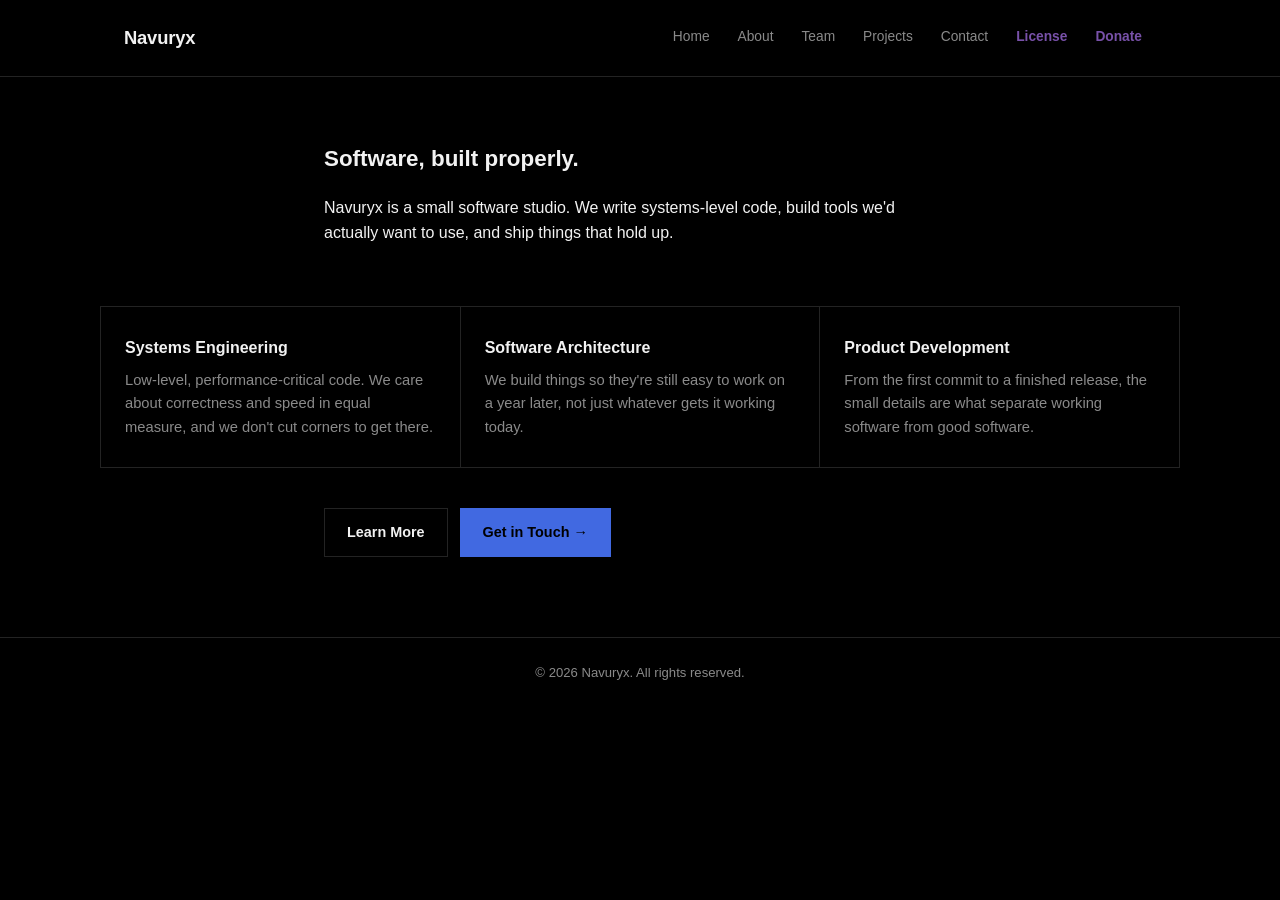
==== commit 4894f7ca: "Add files via upload" ====
--- a/index.html
+++ b/index.html
@@ -17,6 +17,7 @@
       <a href="team/">Team</a>
       <a href="projects/">Projects</a>
       <a href="contact/">Contact</a>
+      <a href="https://navuryx.com/license.txt" target="_blank" rel="noopener" class="nav-donate">License</a>
       <a href="https://paypal.me/hitboyxx23" target="_blank" rel="noopener" class="nav-donate">Donate</a>
     </nav>
   </div>
